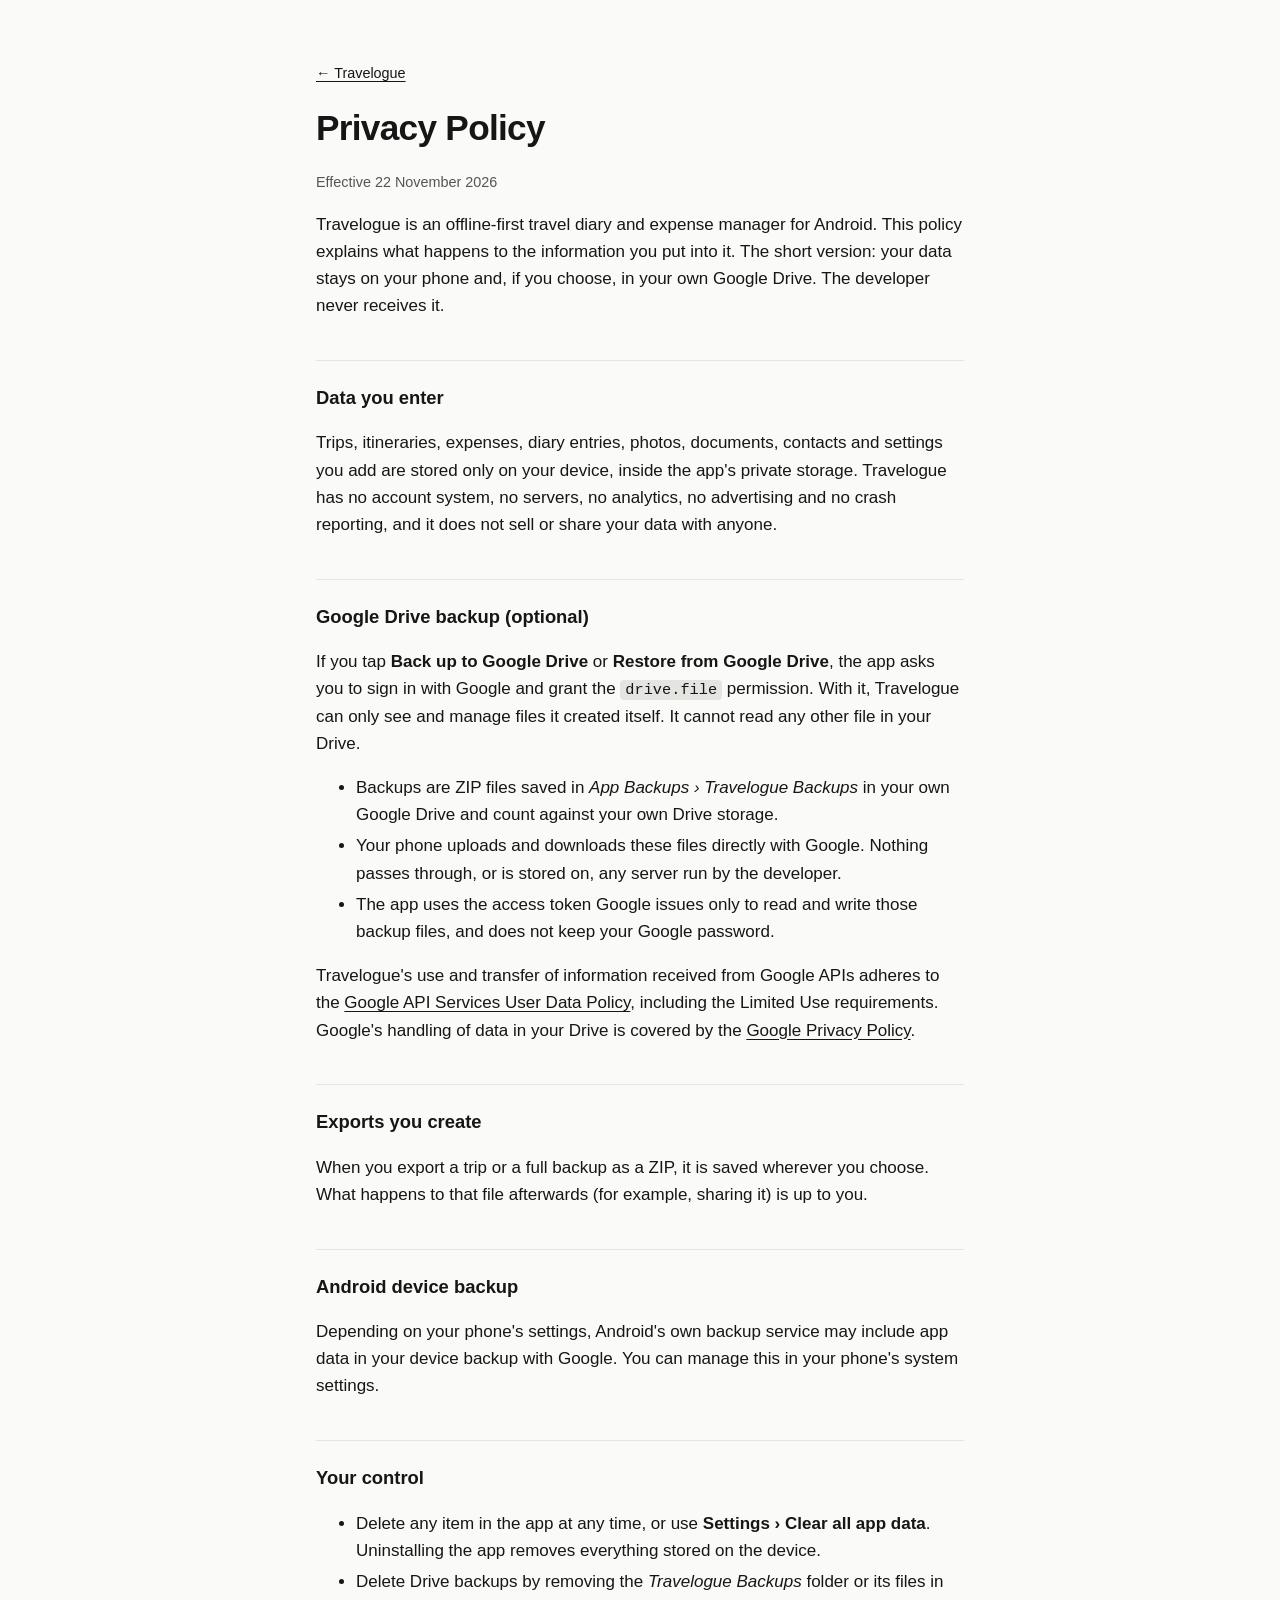
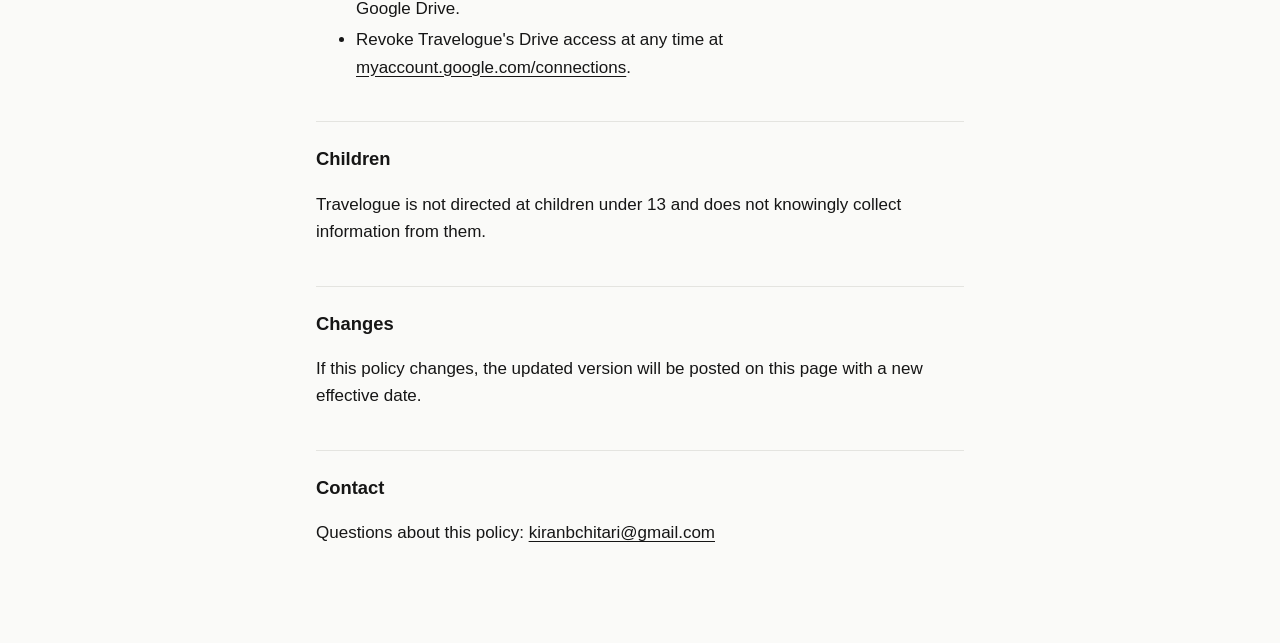
==== docs/privacy.html @ 4ae2431b "Add home page and privacy policy for GitHub Pages Google requires a public home page and privacy pol" ====
<!doctype html>
<html lang="en">
<head>
<meta charset="utf-8">
<meta name="viewport" content="width=device-width, initial-scale=1">
<title>Travelogue – Privacy Policy</title>
<link rel="stylesheet" href="style.css">
</head>
<body>
<main>
  <p class="back"><a href="./">← Travelogue</a></p>
  <h1>Privacy Policy</h1>
  <p class="meta">Effective 22 November 2026</p>

  <p>Travelogue is an offline-first travel diary and expense manager for Android. This policy explains what
  happens to the information you put into it. The short version: your data stays on your phone and, if you
  choose, in your own Google Drive. The developer never receives it.</p>

  <h2>Data you enter</h2>
  <p>Trips, itineraries, expenses, diary entries, photos, documents, contacts and settings you add are stored
  only on your device, inside the app's private storage. Travelogue has no account system, no servers, no
  analytics, no advertising and no crash reporting, and it does not sell or share your data with anyone.</p>

  <h2>Google Drive backup (optional)</h2>
  <p>If you tap <strong>Back up to Google Drive</strong> or <strong>Restore from Google Drive</strong>, the app asks
  you to sign in with Google and grant the <code>drive.file</code> permission. With it, Travelogue can only see and
  manage files it created itself. It cannot read any other file in your Drive.</p>
  <ul>
    <li>Backups are ZIP files saved in <em>App Backups › Travelogue Backups</em> in your own Google Drive and count
    against your own Drive storage.</li>
    <li>Your phone uploads and downloads these files directly with Google. Nothing passes through, or is stored on,
    any server run by the developer.</li>
    <li>The app uses the access token Google issues only to read and write those backup files, and does not keep
    your Google password.</li>
  </ul>
  <p>Travelogue's use and transfer of information received from Google APIs adheres to the
  <a href="https://developers.google.com/terms/api-services-user-data-policy">Google API Services User Data Policy</a>,
  including the Limited Use requirements. Google's handling of data in your Drive is covered by the
  <a href="https://policies.google.com/privacy">Google Privacy Policy</a>.</p>

  <h2>Exports you create</h2>
  <p>When you export a trip or a full backup as a ZIP, it is saved wherever you choose. What happens to that file
  afterwards (for example, sharing it) is up to you.</p>

  <h2>Android device backup</h2>
  <p>Depending on your phone's settings, Android's own backup service may include app data in your device backup
  with Google. You can manage this in your phone's system settings.</p>

  <h2>Your control</h2>
  <ul>
    <li>Delete any item in the app at any time, or use <strong>Settings › Clear all app data</strong>. Uninstalling the
    app removes everything stored on the device.</li>
    <li>Delete Drive backups by removing the <em>Travelogue Backups</em> folder or its files in Google Drive.</li>
    <li>Revoke Travelogue's Drive access at any time at
    <a href="https://myaccount.google.com/connections">myaccount.google.com/connections</a>.</li>
  </ul>

  <h2>Children</h2>
  <p>Travelogue is not directed at children under 13 and does not knowingly collect information from them.</p>

  <h2>Changes</h2>
  <p>If this policy changes, the updated version will be posted on this page with a new effective date.</p>

  <h2>Contact</h2>
  <p>Questions about this policy: <a href="mailto:kiranbchitari@gmail.com">kiranbchitari@gmail.com</a></p>
</main>
</body>
</html>
---- docs/style.css ----
:root { --bg: #fafaf8; --ink: #161616; --soft: #555; --line: #e4e4e0; --link: #161616; }
@media (prefers-color-scheme: dark) {
  :root { --bg: #121212; --ink: #f1f1ee; --soft: #a8a8a4; --line: #2c2c2a; --link: #f1f1ee; }
}
* { box-sizing: border-box; }
body { margin: 0; background: var(--bg); color: var(--ink); font: 17px/1.6 -apple-system, BlinkMacSystemFont, "Segoe UI", Roboto, sans-serif; }
main { max-width: 680px; margin: 0 auto; padding: 48px 16px 80px; }
h1 { font-size: 2.2rem; letter-spacing: -0.02em; margin: 0 0 8px; }
h2 { font-size: 1.15rem; margin: 2.2em 0 0.4em; padding-top: 1.2em; border-top: 1px solid var(--line); }
.lede { font-size: 1.2rem; color: var(--soft); margin-top: 0; }
.meta, .back { color: var(--soft); font-size: 0.9rem; }
a { color: var(--link); text-underline-offset: 3px; }
code { font-size: 0.9em; background: var(--line); padding: 1px 5px; border-radius: 4px; }
li { margin: 4px 0; }
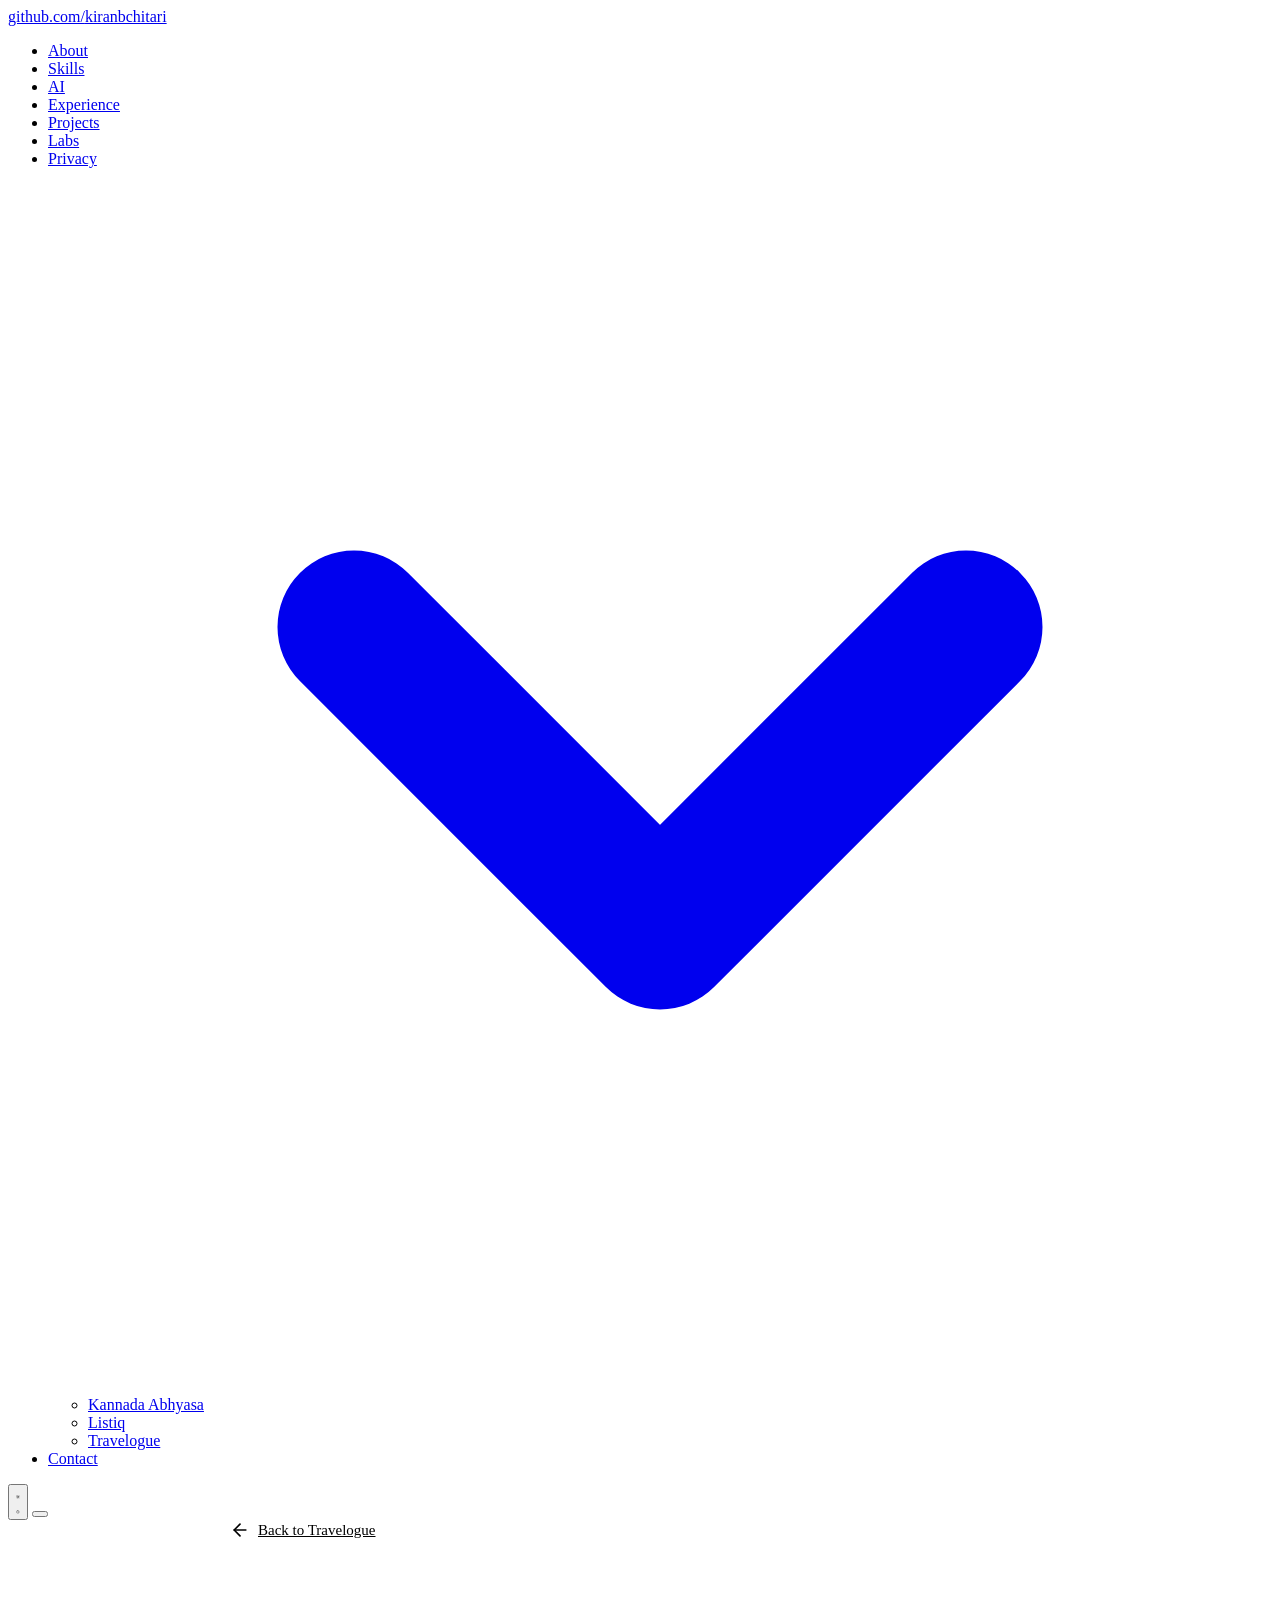
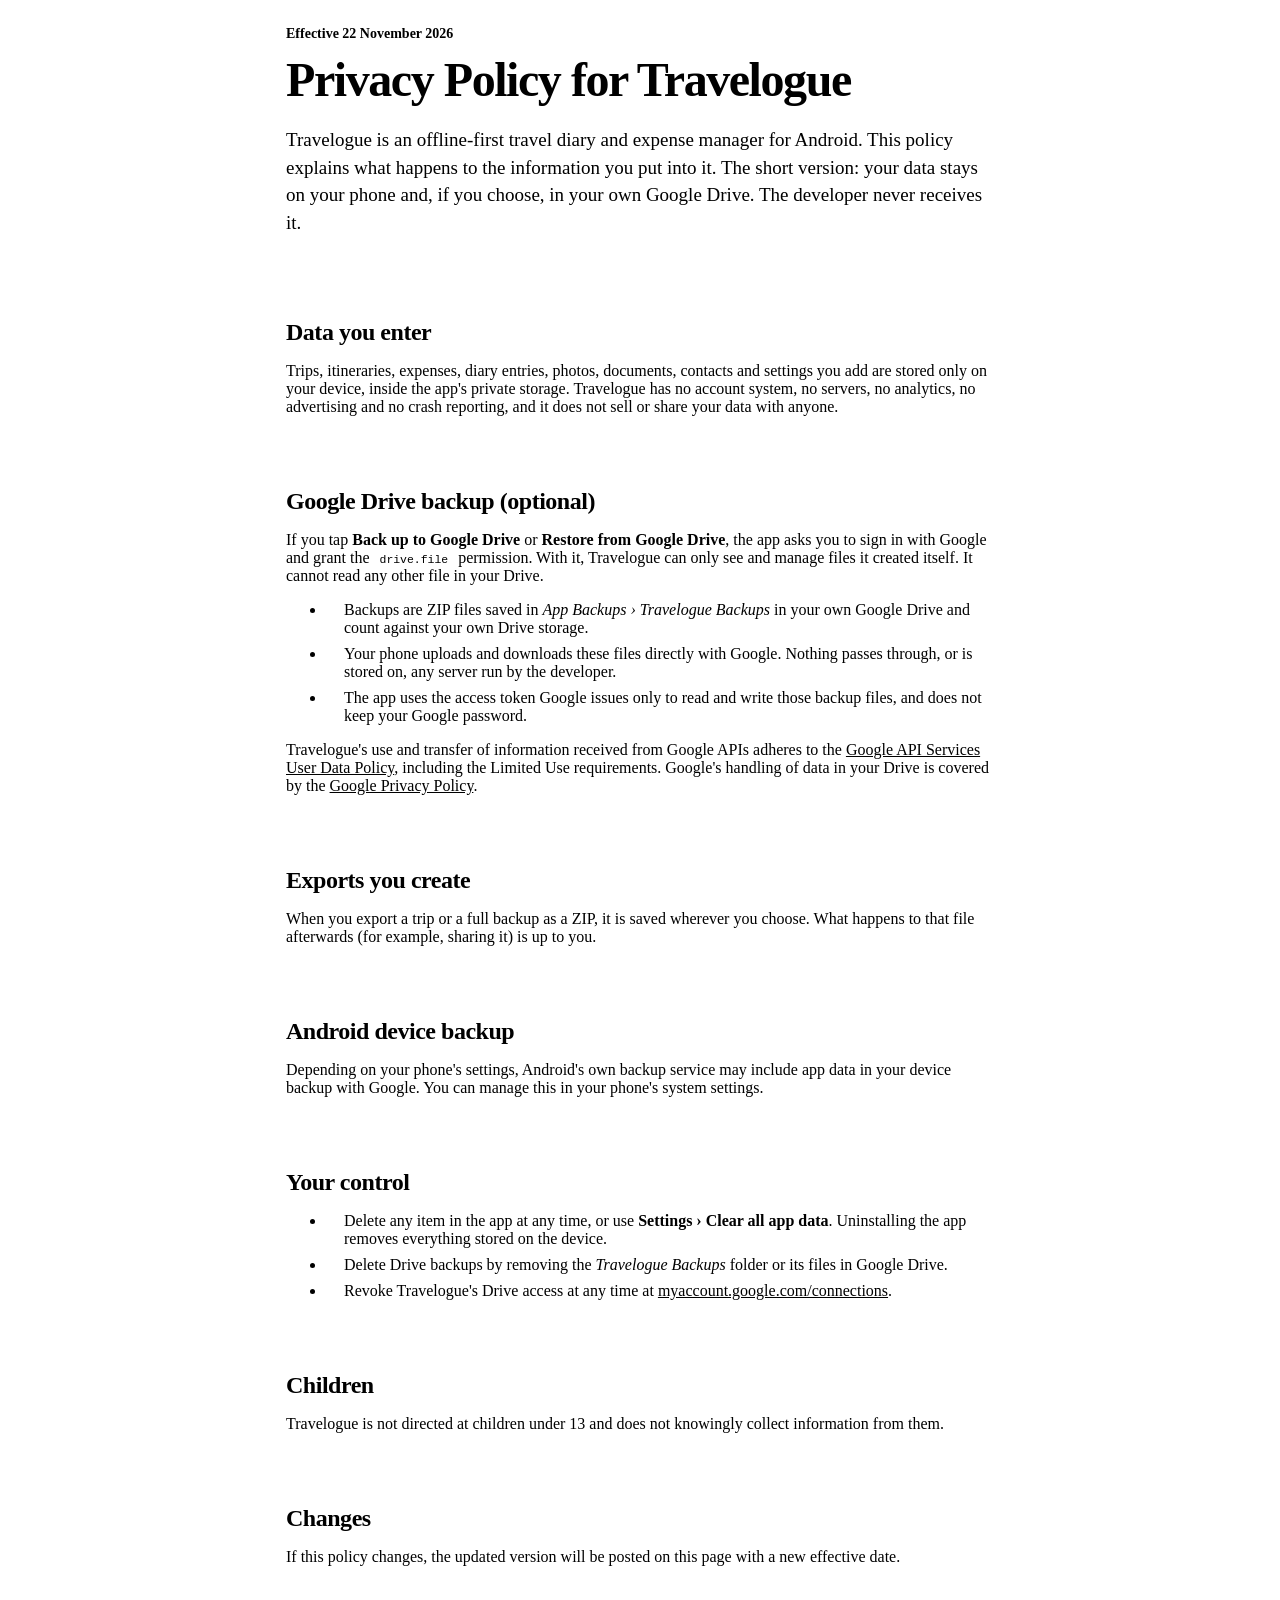
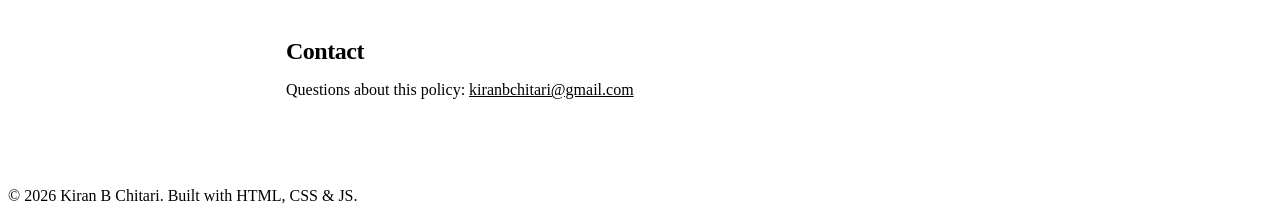
==== commit cc133323: "Restyle home and privacy pages to match the portfolio site Co-Authored-By: Claude Opus 5.5 <noreply@" ====
--- a/docs/privacy.html
+++ b/docs/privacy.html
@@ -1,68 +1,175 @@
-<!doctype html>
+<!DOCTYPE html>
 <html lang="en">
 <head>
-<meta charset="utf-8">
-<meta name="viewport" content="width=device-width, initial-scale=1">
-<title>Travelogue – Privacy Policy</title>
-<link rel="stylesheet" href="style.css">
+    <meta charset="UTF-8">
+    <meta name="viewport" content="width=device-width, initial-scale=1.0">
+    <title>Privacy Policy - Travelogue | Kiran B Chitari</title>
+    <meta name="description" content="Privacy Policy for the Travelogue Android app by Kiran B Chitari.">
+    <link rel="preconnect" href="https://fonts.googleapis.com">
+    <link rel="preconnect" href="https://fonts.gstatic.com" crossorigin>
+    <link href="https://fonts.googleapis.com/css2?family=Inter:wght@400;500;600;700&display=swap" rel="stylesheet">
+    <script>
+        (function () {
+            try {
+                const savedTheme = localStorage.getItem('theme');
+                const prefersLight = window.matchMedia('(prefers-color-scheme: light)').matches;
+                if (savedTheme === 'light' || (!savedTheme && prefersLight)) {
+                    document.documentElement.classList.add('theme-loading-light');
+                }
+            } catch (e) { /* storage unavailable */ }
+        })();
+    </script>
+    <!-- Shared portfolio design, served from kiranbchitari.github.io -->
+    <link rel="stylesheet" href="/style.css">
+    <link rel="stylesheet" href="style.css">
+    <noscript><style>.reveal, .reveal-delay { opacity: 1; transform: none; }</style></noscript>
 </head>
 <body>
-<main>
-  <p class="back"><a href="./">← Travelogue</a></p>
-  <h1>Privacy Policy</h1>
-  <p class="meta">Effective 22 November 2026</p>
+    <script>
+        if (document.documentElement.classList.contains('theme-loading-light')) {
+            document.body.classList.add('light-mode');
+            document.documentElement.classList.remove('theme-loading-light');
+        }
+    </script>
 
-  <p>Travelogue is an offline-first travel diary and expense manager for Android. This policy explains what
-  happens to the information you put into it. The short version: your data stays on your phone and, if you
-  choose, in your own Google Drive. The developer never receives it.</p>
+    <nav class="navbar" id="navbar">
+        <div class="nav-content">
+            <a href="/" class="logo">github.com/<span>kiranbchitari</span></a>
+            <ul class="nav-links">
+                <li><a href="/#about" class="nav-link">About</a></li>
+                <li><a href="/#skills" class="nav-link">Skills</a></li>
+                <li><a href="/#ai" class="nav-link">AI</a></li>
+                <li><a href="/#experience" class="nav-link">Experience</a></li>
+                <li><a href="/#projects" class="nav-link">Projects</a></li>
+                <li><a href="/#labs" class="nav-link">Labs</a></li>
+                <li class="dropdown">
+                    <a href="#" class="nav-link dropdown-toggle">Privacy
+                        <svg class="dropdown-icon" viewBox="0 0 24 24" fill="none" stroke="currentColor" stroke-width="3" stroke-linecap="round" stroke-linejoin="round">
+                            <polyline points="6 9 12 15 18 9"></polyline>
+                        </svg>
+                    </a>
+                    <ul class="dropdown-menu">
+                        <li><a href="/privacy/kannada-abhyasa.html" class="nav-link">Kannada Abhyasa</a></li>
+                        <li><a href="/privacy/listiq.html" class="nav-link">Listiq</a></li>
+                        <li><a href="/Travelogue/privacy.html" class="nav-link">Travelogue</a></li>
+                    </ul>
+                </li>
+                <li><a href="/#contact" class="nav-link">Contact</a></li>
+            </ul>
+            <button class="theme-toggle" id="theme-toggle" type="button" aria-label="Switch to light mode" aria-pressed="false">
+                <svg class="theme-icon sun-icon" viewBox="0 0 24 24" aria-hidden="true" fill="none" stroke="currentColor" stroke-width="2" stroke-linecap="round" stroke-linejoin="round">
+                    <circle cx="12" cy="12" r="4"></circle>
+                    <path d="M12 2v2"></path>
+                    <path d="M12 20v2"></path>
+                    <path d="m4.93 4.93 1.41 1.41"></path>
+                    <path d="m17.66 17.66 1.41 1.41"></path>
+                    <path d="M2 12h2"></path>
+                    <path d="M20 12h2"></path>
+                    <path d="m6.34 17.66-1.41 1.41"></path>
+                    <path d="m19.07 4.93-1.41 1.41"></path>
+                </svg>
+                <svg class="theme-icon moon-icon" viewBox="0 0 24 24" aria-hidden="true" fill="none" stroke="currentColor" stroke-width="2" stroke-linecap="round" stroke-linejoin="round">
+                    <path d="M12 3a6 6 0 0 0 9 7.5A9 9 0 1 1 12 3Z"></path>
+                </svg>
+            </button>
+            <button class="mobile-menu-btn" id="mobile-menu-btn" type="button" aria-label="Open menu" aria-expanded="false">
+                <span></span>
+                <span></span>
+                <span></span>
+            </button>
+        </div>
+    </nav>
 
-  <h2>Data you enter</h2>
-  <p>Trips, itineraries, expenses, diary entries, photos, documents, contacts and settings you add are stored
-  only on your device, inside the app's private storage. Travelogue has no account system, no servers, no
-  analytics, no advertising and no crash reporting, and it does not sell or share your data with anyone.</p>
+    <main class="policy-container">
+        <a href="./" class="back-link">
+            <svg viewBox="0 0 24 24" fill="none" stroke="currentColor" stroke-width="2" stroke-linecap="round" stroke-linejoin="round" width="20" height="20" aria-hidden="true">
+                <line x1="19" y1="12" x2="5" y2="12"></line>
+                <polyline points="12 19 5 12 12 5"></polyline>
+            </svg>
+            Back to Travelogue
+        </a>
 
-  <h2>Google Drive backup (optional)</h2>
-  <p>If you tap <strong>Back up to Google Drive</strong> or <strong>Restore from Google Drive</strong>, the app asks
-  you to sign in with Google and grant the <code>drive.file</code> permission. With it, Travelogue can only see and
-  manage files it created itself. It cannot read any other file in your Drive.</p>
-  <ul>
-    <li>Backups are ZIP files saved in <em>App Backups › Travelogue Backups</em> in your own Google Drive and count
-    against your own Drive storage.</li>
-    <li>Your phone uploads and downloads these files directly with Google. Nothing passes through, or is stored on,
-    any server run by the developer.</li>
-    <li>The app uses the access token Google issues only to read and write those backup files, and does not keep
-    your Google password.</li>
-  </ul>
-  <p>Travelogue's use and transfer of information received from Google APIs adheres to the
-  <a href="https://developers.google.com/terms/api-services-user-data-policy">Google API Services User Data Policy</a>,
-  including the Limited Use requirements. Google's handling of data in your Drive is covered by the
-  <a href="https://policies.google.com/privacy">Google Privacy Policy</a>.</p>
+        <div class="policy-card glass-card">
+            <header class="policy-header">
+                <span class="last-updated">Effective 22 November 2026</span>
+                <h1>Privacy Policy for Travelogue</h1>
+                <p>Travelogue is an offline-first travel diary and expense manager for Android. This policy explains what
+                happens to the information you put into it. The short version: your data stays on your phone and, if you
+                choose, in your own Google Drive. The developer never receives it.</p>
+            </header>
 
-  <h2>Exports you create</h2>
-  <p>When you export a trip or a full backup as a ZIP, it is saved wherever you choose. What happens to that file
-  afterwards (for example, sharing it) is up to you.</p>
+            <div class="policy-content">
+                <h2>Data you enter</h2>
+                <p>Trips, itineraries, expenses, diary entries, photos, documents, contacts and settings you add are stored
+                only on your device, inside the app's private storage. Travelogue has no account system, no servers, no
+                analytics, no advertising and no crash reporting, and it does not sell or share your data with anyone.</p>
 
-  <h2>Android device backup</h2>
-  <p>Depending on your phone's settings, Android's own backup service may include app data in your device backup
-  with Google. You can manage this in your phone's system settings.</p>
+                <hr>
 
-  <h2>Your control</h2>
-  <ul>
-    <li>Delete any item in the app at any time, or use <strong>Settings › Clear all app data</strong>. Uninstalling the
-    app removes everything stored on the device.</li>
-    <li>Delete Drive backups by removing the <em>Travelogue Backups</em> folder or its files in Google Drive.</li>
-    <li>Revoke Travelogue's Drive access at any time at
-    <a href="https://myaccount.google.com/connections">myaccount.google.com/connections</a>.</li>
-  </ul>
+                <h2>Google Drive backup (optional)</h2>
+                <p>If you tap <strong>Back up to Google Drive</strong> or <strong>Restore from Google Drive</strong>, the app asks
+                you to sign in with Google and grant the <code>drive.file</code> permission. With it, Travelogue can only see and
+                manage files it created itself. It cannot read any other file in your Drive.</p>
+                <ul>
+                    <li>Backups are ZIP files saved in <em>App Backups › Travelogue Backups</em> in your own Google Drive and count
+                    against your own Drive storage.</li>
+                    <li>Your phone uploads and downloads these files directly with Google. Nothing passes through, or is stored on,
+                    any server run by the developer.</li>
+                    <li>The app uses the access token Google issues only to read and write those backup files, and does not keep
+                    your Google password.</li>
+                </ul>
+                <p>Travelogue's use and transfer of information received from Google APIs adheres to the
+                <a href="https://developers.google.com/terms/api-services-user-data-policy">Google API Services User Data Policy</a>,
+                including the Limited Use requirements. Google's handling of data in your Drive is covered by the
+                <a href="https://policies.google.com/privacy">Google Privacy Policy</a>.</p>
 
-  <h2>Children</h2>
-  <p>Travelogue is not directed at children under 13 and does not knowingly collect information from them.</p>
+                <hr>
 
-  <h2>Changes</h2>
-  <p>If this policy changes, the updated version will be posted on this page with a new effective date.</p>
+                <h2>Exports you create</h2>
+                <p>When you export a trip or a full backup as a ZIP, it is saved wherever you choose. What happens to that file
+                afterwards (for example, sharing it) is up to you.</p>
 
-  <h2>Contact</h2>
-  <p>Questions about this policy: <a href="mailto:kiranbchitari@gmail.com">kiranbchitari@gmail.com</a></p>
-</main>
+                <hr>
+
+                <h2>Android device backup</h2>
+                <p>Depending on your phone's settings, Android's own backup service may include app data in your device backup
+                with Google. You can manage this in your phone's system settings.</p>
+
+                <hr>
+
+                <h2>Your control</h2>
+                <ul>
+                    <li>Delete any item in the app at any time, or use <strong>Settings › Clear all app data</strong>. Uninstalling the
+                    app removes everything stored on the device.</li>
+                    <li>Delete Drive backups by removing the <em>Travelogue Backups</em> folder or its files in Google Drive.</li>
+                    <li>Revoke Travelogue's Drive access at any time at
+                    <a href="https://myaccount.google.com/connections">myaccount.google.com/connections</a>.</li>
+                </ul>
+
+                <hr>
+
+                <h2>Children</h2>
+                <p>Travelogue is not directed at children under 13 and does not knowingly collect information from them.</p>
+
+                <hr>
+
+                <h2>Changes</h2>
+                <p>If this policy changes, the updated version will be posted on this page with a new effective date.</p>
+
+                <hr>
+
+                <h2>Contact</h2>
+                <p>Questions about this policy: <a href="mailto:kiranbchitari@gmail.com">kiranbchitari@gmail.com</a></p>
+            </div>
+        </div>
+    </main>
+
+    <footer>
+        <div class="footer-content">
+            <p>&copy; 2026 Kiran B Chitari. Built with HTML, CSS &amp; JS.</p>
+        </div>
+    </footer>
+
+    <script src="/script.js"></script>
 </body>
 </html>
--- a/docs/style.css
+++ b/docs/style.css
@@ -1,14 +1,175 @@
-:root { --bg: #fafaf8; --ink: #161616; --soft: #555; --line: #e4e4e0; --link: #161616; }
-@media (prefers-color-scheme: dark) {
-  :root { --bg: #121212; --ink: #f1f1ee; --soft: #a8a8a4; --line: #2c2c2a; --link: #f1f1ee; }
+/* Page-specific styles. The shared design comes from the portfolio's /style.css. */
+
+/* App home page */
+.app-hero {
+    min-height: 88vh;
+    min-height: 88svh;
 }
-* { box-sizing: border-box; }
-body { margin: 0; background: var(--bg); color: var(--ink); font: 17px/1.6 -apple-system, BlinkMacSystemFont, "Segoe UI", Roboto, sans-serif; }
-main { max-width: 680px; margin: 0 auto; padding: 48px 16px 80px; }
-h1 { font-size: 2.2rem; letter-spacing: -0.02em; margin: 0 0 8px; }
-h2 { font-size: 1.15rem; margin: 2.2em 0 0.4em; padding-top: 1.2em; border-top: 1px solid var(--line); }
-.lede { font-size: 1.2rem; color: var(--soft); margin-top: 0; }
-.meta, .back { color: var(--soft); font-size: 0.9rem; }
-a { color: var(--link); text-underline-offset: 3px; }
-code { font-size: 0.9em; background: var(--line); padding: 1px 5px; border-radius: 4px; }
-li { margin: 4px 0; }
+
+.feature-grid {
+    display: grid;
+    grid-template-columns: repeat(3, 1fr);
+    gap: 20px;
+}
+
+.feature-card {
+    padding: 32px;
+}
+
+.feature-icon {
+    font-size: 34px;
+    line-height: 1;
+}
+
+.feature-card h3 {
+    margin-top: 18px;
+    font-size: 22px;
+    letter-spacing: -0.02em;
+}
+
+.feature-card p {
+    margin-top: 8px;
+    color: var(--text-secondary);
+}
+
+.contact-card em {
+    font-style: normal;
+    color: var(--text-primary);
+}
+
+/* Privacy policy page */
+.policy-container {
+    max-width: 820px;
+    margin: 0 auto;
+    padding: calc(var(--nav-height) + 56px) 24px 100px;
+}
+
+.back-link {
+    display: inline-flex;
+    align-items: center;
+    gap: 8px;
+    margin-bottom: 28px;
+    color: var(--accent);
+    font-size: 15px;
+}
+
+.back-link:hover {
+    text-decoration: underline;
+}
+
+.policy-card {
+    padding: 56px;
+}
+
+.policy-header {
+    padding-bottom: 32px;
+    margin-bottom: 8px;
+    border-bottom: 1px solid var(--hairline);
+}
+
+.last-updated {
+    font-size: 14px;
+    font-weight: 600;
+    color: var(--accent);
+}
+
+.policy-header h1 {
+    margin: 10px 0 16px;
+    font-size: clamp(32px, 5vw, 48px);
+    letter-spacing: -0.03em;
+}
+
+.policy-header p {
+    font-size: 19px;
+    line-height: 1.45;
+    color: var(--text-secondary);
+}
+
+.policy-content h2 {
+    margin: 0 0 14px;
+    font-size: 24px;
+    letter-spacing: -0.02em;
+}
+
+.policy-content p,
+.policy-content ul {
+    margin-bottom: 16px;
+    color: var(--text-secondary);
+}
+
+.policy-content strong,
+.policy-content em {
+    color: var(--text-primary);
+}
+
+.policy-content ul li {
+    position: relative;
+    padding-left: 18px;
+    margin-bottom: 8px;
+}
+
+.policy-content ul li::before {
+    content: "";
+    position: absolute;
+    left: 2px;
+    top: 0.68em;
+    width: 5px;
+    height: 5px;
+    border-radius: 50%;
+    background: var(--text-tertiary);
+}
+
+.policy-content a {
+    color: var(--accent);
+}
+
+.policy-content a:hover {
+    text-decoration: underline;
+}
+
+.policy-content code {
+    padding: 2px 6px;
+    border-radius: 6px;
+    background: var(--chip-bg);
+    font-size: 0.88em;
+    color: var(--text-primary);
+}
+
+.policy-content hr {
+    margin: 36px 0;
+    border: none;
+    border-top: 1px solid var(--hairline);
+}
+
+.policy-content hr:first-child {
+    display: none;
+}
+
+.policy-content > h2:first-child {
+    margin-top: 32px;
+}
+
+@media (max-width: 960px) {
+    .feature-grid {
+        grid-template-columns: repeat(2, 1fr);
+    }
+}
+
+@media (max-width: 768px) {
+    .feature-grid {
+        grid-template-columns: 1fr;
+        gap: 14px;
+    }
+
+    .feature-card {
+        padding: 28px;
+    }
+
+    .policy-container {
+        padding: calc(var(--nav-height) + 36px) 20px 72px;
+    }
+
+    .policy-card {
+        padding: 32px 24px;
+    }
+}
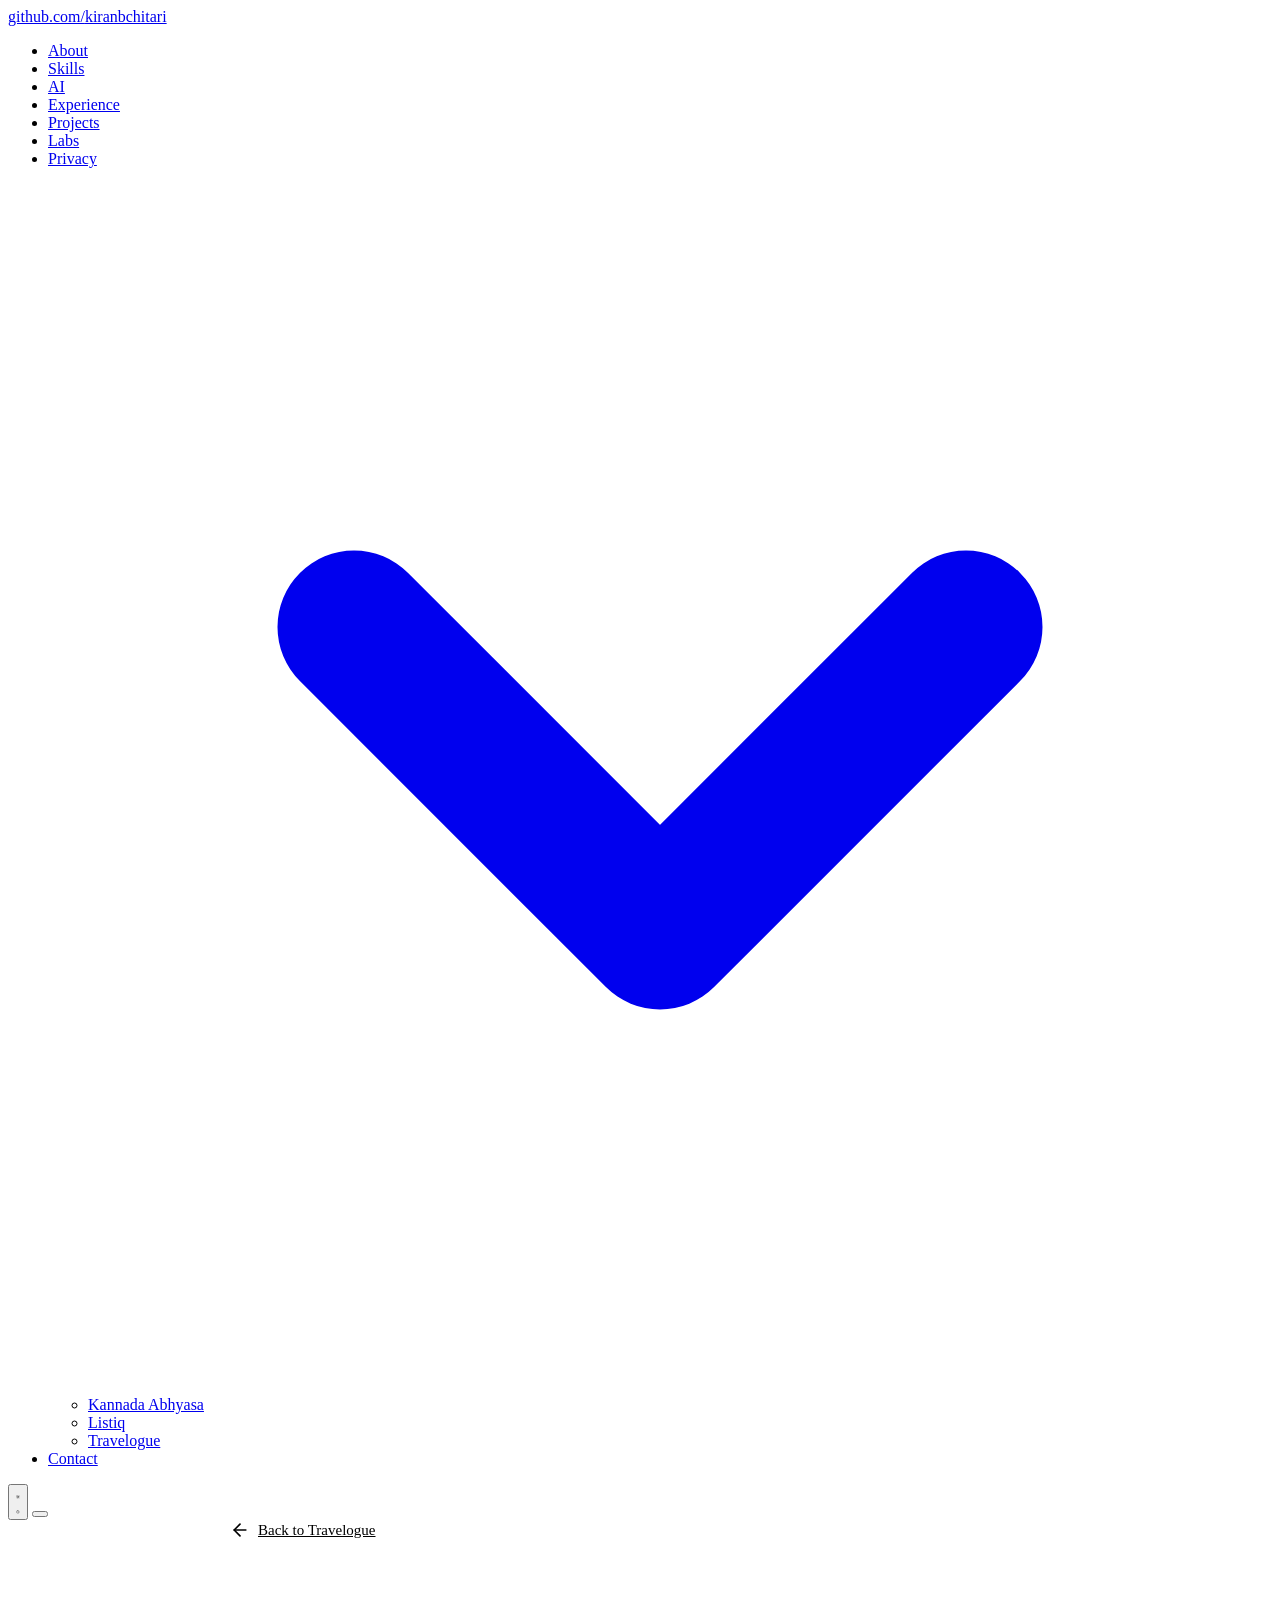
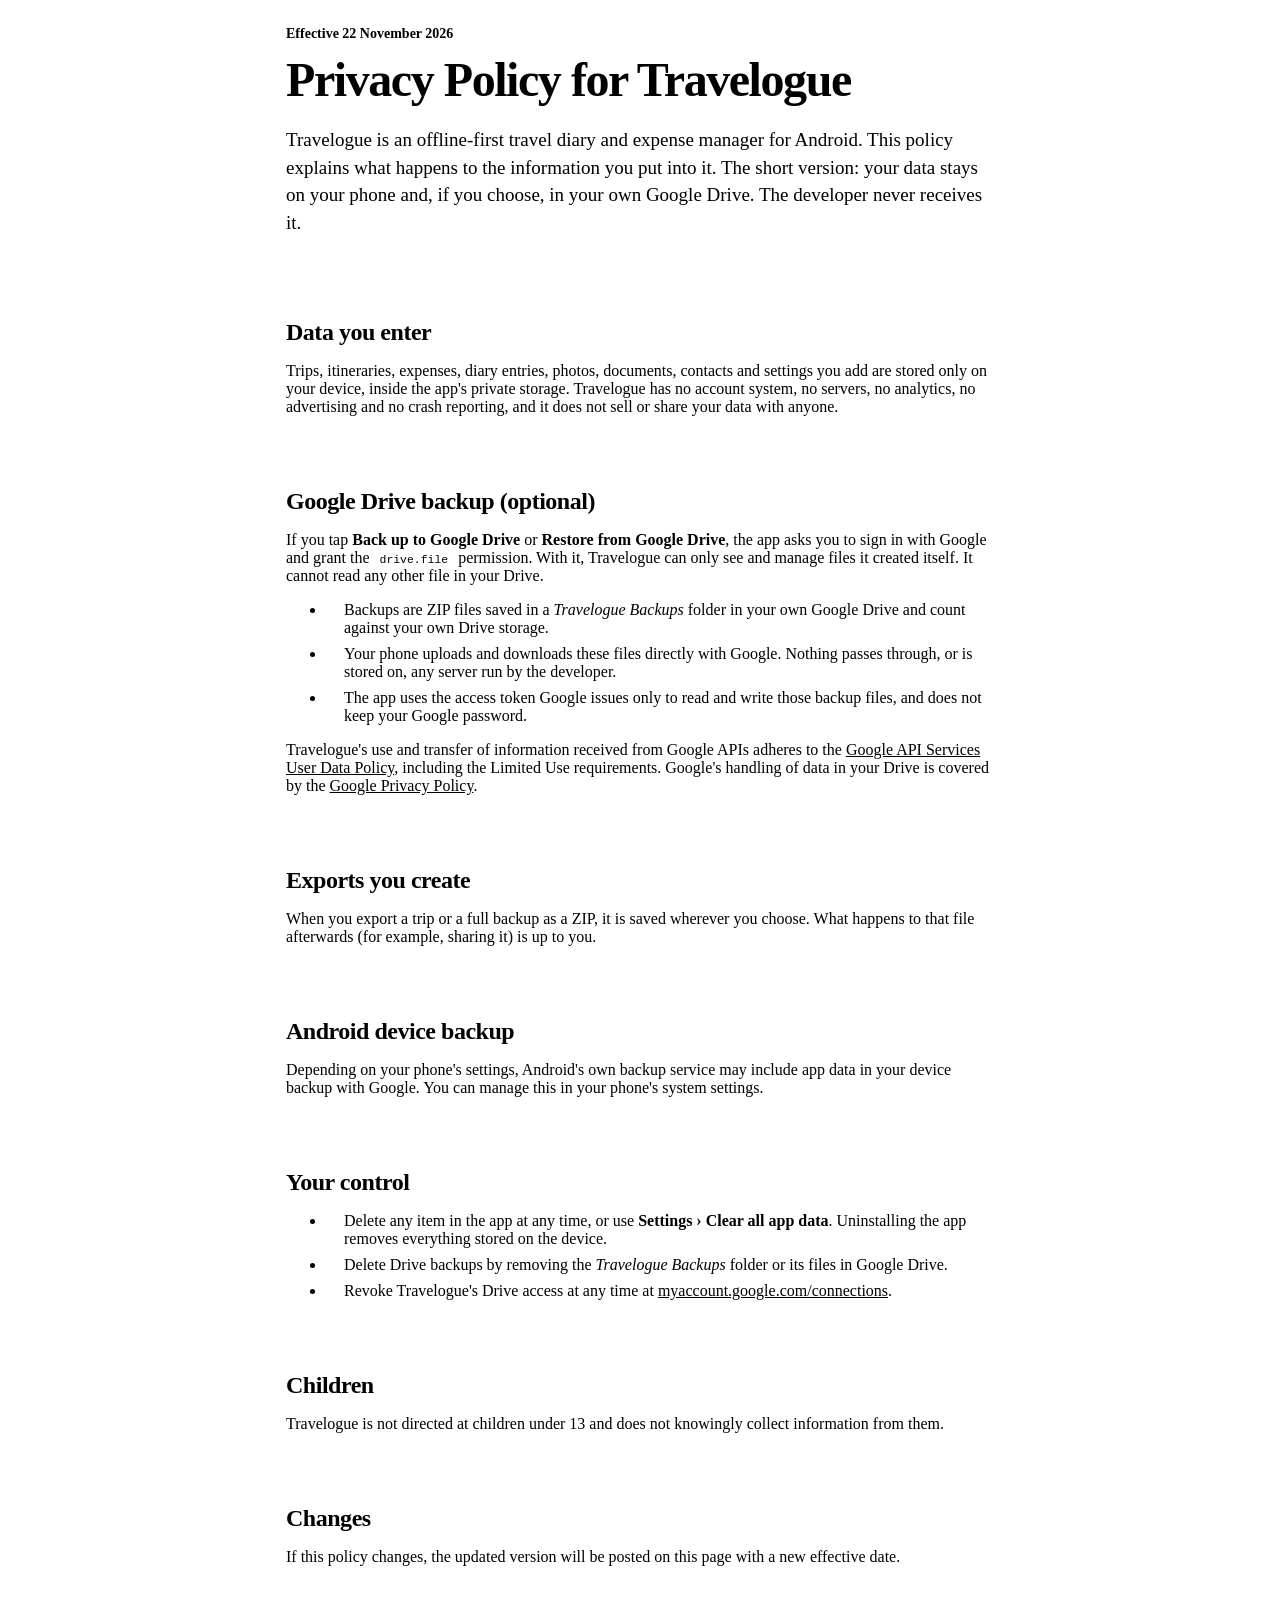
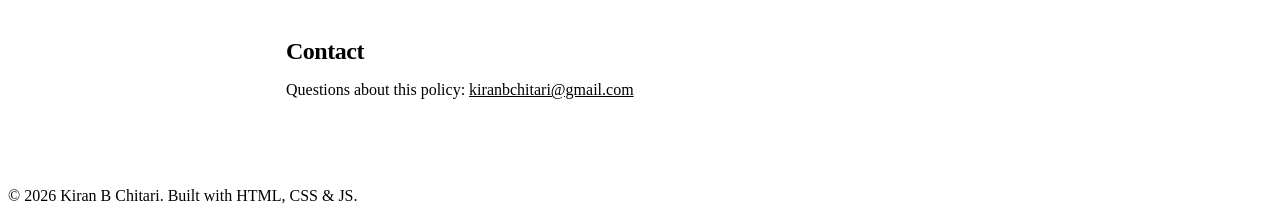
==== commit 07a9173f: "Back up to a Travelogue Backups folder without the App Backups parent New backups go to a "Travelogu" ====
--- a/docs/privacy.html
+++ b/docs/privacy.html
@@ -21,7 +21,7 @@
     </script>
     <!-- Shared portfolio design, served from kiranbchitari.github.io -->
     <link rel="stylesheet" href="/style.css">
-    <link rel="stylesheet" href="style.css">
+    <link rel="stylesheet" href="travelogue.css">
     <noscript><style>.reveal, .reveal-delay { opacity: 1; transform: none; }</style></noscript>
 </head>
 <body>
@@ -111,7 +111,7 @@
                 you to sign in with Google and grant the <code>drive.file</code> permission. With it, Travelogue can only see and
                 manage files it created itself. It cannot read any other file in your Drive.</p>
                 <ul>
-                    <li>Backups are ZIP files saved in <em>App Backups › Travelogue Backups</em> in your own Google Drive and count
+                    <li>Backups are ZIP files saved in a <em>Travelogue Backups</em> folder in your own Google Drive and count
                     against your own Drive storage.</li>
                     <li>Your phone uploads and downloads these files directly with Google. Nothing passes through, or is stored on,
                     any server run by the developer.</li>
--- a/docs/travelogue.css
+++ b/docs/travelogue.css
@@ -0,0 +1,175 @@
+/* Page-specific styles. The shared design comes from the portfolio's /style.css. */
+
+/* App home page */
+.app-hero {
+    min-height: 88vh;
+    min-height: 88svh;
+}
+
+.feature-grid {
+    display: grid;
+    grid-template-columns: repeat(3, 1fr);
+    gap: 20px;
+}
+
+.feature-card {
+    padding: 32px;
+}
+
+.feature-icon {
+    font-size: 34px;
+    line-height: 1;
+}
+
+.feature-card h3 {
+    margin-top: 18px;
+    font-size: 22px;
+    letter-spacing: -0.02em;
+}
+
+.feature-card p {
+    margin-top: 8px;
+    color: var(--text-secondary);
+}
+
+.contact-card em {
+    font-style: normal;
+    color: var(--text-primary);
+}
+
+/* Privacy policy page */
+.policy-container {
+    max-width: 820px;
+    margin: 0 auto;
+    padding: calc(var(--nav-height) + 56px) 24px 100px;
+}
+
+.back-link {
+    display: inline-flex;
+    align-items: center;
+    gap: 8px;
+    margin-bottom: 28px;
+    color: var(--accent);
+    font-size: 15px;
+}
+
+.back-link:hover {
+    text-decoration: underline;
+}
+
+.policy-card {
+    padding: 56px;
+}
+
+.policy-header {
+    padding-bottom: 32px;
+    margin-bottom: 8px;
+    border-bottom: 1px solid var(--hairline);
+}
+
+.last-updated {
+    font-size: 14px;
+    font-weight: 600;
+    color: var(--accent);
+}
+
+.policy-header h1 {
+    margin: 10px 0 16px;
+    font-size: clamp(32px, 5vw, 48px);
+    letter-spacing: -0.03em;
+}
+
+.policy-header p {
+    font-size: 19px;
+    line-height: 1.45;
+    color: var(--text-secondary);
+}
+
+.policy-content h2 {
+    margin: 0 0 14px;
+    font-size: 24px;
+    letter-spacing: -0.02em;
+}
+
+.policy-content p,
+.policy-content ul {
+    margin-bottom: 16px;
+    color: var(--text-secondary);
+}
+
+.policy-content strong,
+.policy-content em {
+    color: var(--text-primary);
+}
+
+.policy-content ul li {
+    position: relative;
+    padding-left: 18px;
+    margin-bottom: 8px;
+}
+
+.policy-content ul li::before {
+    content: "";
+    position: absolute;
+    left: 2px;
+    top: 0.68em;
+    width: 5px;
+    height: 5px;
+    border-radius: 50%;
+    background: var(--text-tertiary);
+}
+
+.policy-content a {
+    color: var(--accent);
+}
+
+.policy-content a:hover {
+    text-decoration: underline;
+}
+
+.policy-content code {
+    padding: 2px 6px;
+    border-radius: 6px;
+    background: var(--chip-bg);
+    font-size: 0.88em;
+    color: var(--text-primary);
+}
+
+.policy-content hr {
+    margin: 36px 0;
+    border: none;
+    border-top: 1px solid var(--hairline);
+}
+
+.policy-content hr:first-child {
+    display: none;
+}
+
+.policy-content > h2:first-child {
+    margin-top: 32px;
+}
+
+@media (max-width: 960px) {
+    .feature-grid {
+        grid-template-columns: repeat(2, 1fr);
+    }
+}
+
+@media (max-width: 768px) {
+    .feature-grid {
+        grid-template-columns: 1fr;
+        gap: 14px;
+    }
+
+    .feature-card {
+        padding: 28px;
+    }
+
+    .policy-container {
+        padding: calc(var(--nav-height) + 36px) 20px 72px;
+    }
+
+    .policy-card {
+        padding: 32px 24px;
+    }
+}
